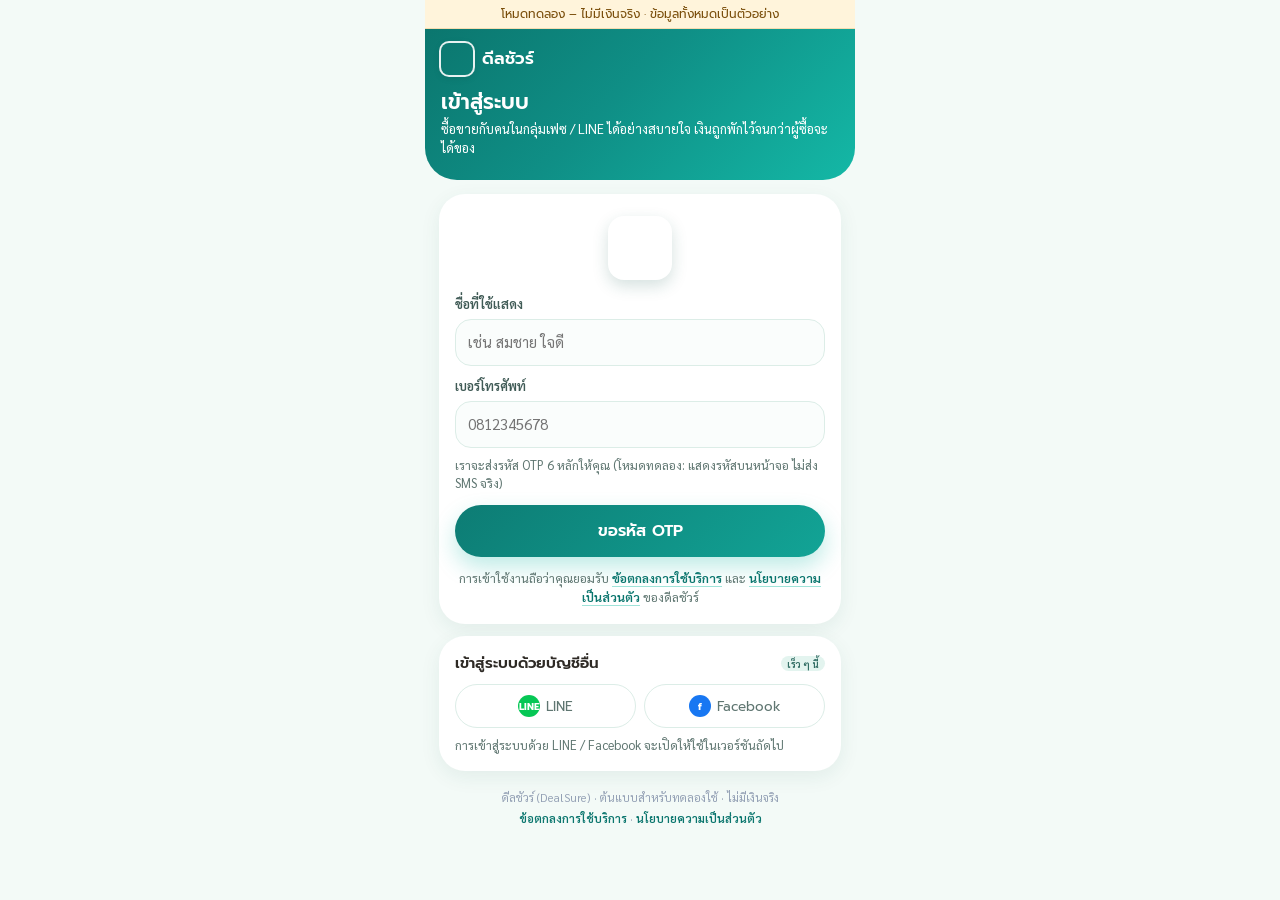
==== static/index.html @ 6c514757 "v10: optional video (product media, packing clip, unboxing clip request/upload, dispute clip, buyer " ====
<!DOCTYPE html>
<html lang="th">
<head>
<meta charset="UTF-8">
<meta name="viewport" content="width=device-width, initial-scale=1, viewport-fit=cover">
<meta name="theme-color" content="#0B766E">
<title>ดีลชัวร์ (DealSure) – ซื้อขายผ่านตัวกลาง ปลอดภัย (โหมดทดลอง)</title>
<link rel="icon" type="image/png" href="/static/logo/favicon-32.png">
<link rel="apple-touch-icon" href="/static/logo/apple-touch-icon.png">
<link rel="preconnect" href="https://fonts.googleapis.com">
<link rel="preconnect" href="https://fonts.gstatic.com" crossorigin>
<link href="https://fonts.googleapis.com/css2?family=Prompt:wght@400;500;600;700&family=Sarabun:wght@400;500;600;700&display=swap" rel="stylesheet">
<link rel="stylesheet" href="/static/app.css?v=10">
</head>
<body>
<div class="app" id="app">
<!--SPRITE-->
  <div class="testbar">โหมดทดลอง – ไม่มีเงินจริง · ข้อมูลทั้งหมดเป็นตัวอย่าง</div>
  <div id="view"><div class="loading">กำลังโหลด…</div></div>
  <div class="notif" id="notif"></div>
  <nav class="tabbar hidden" id="tabbar">
    <a class="tab" data-t="home" href="#/"><svg><use href="#home"/></svg>ดีลของฉัน</a>
    <a class="tab" data-t="chats" href="#/chats"><svg><use href="#chat"/></svg>แชท<span class="tbadge hidden" id="chatBadge">0</span></a>
    <a class="tab" data-t="create" href="#/create"><svg><use href="#plus"/></svg>สร้างดีล</a>
    <a class="tab" data-t="shop" href="#/myshop"><svg><use href="#store"/></svg>ร้านของฉัน</a>
    <a class="tab" data-t="me" href="#/me"><svg><use href="#user"/></svg>บัญชี<span class="tdot hidden" id="tdot"></span></a>
  </nav>
  <div class="sheet-bg" id="sheet" onclick="if(event.target===this)closeSheet()"><div class="sheet" id="sheetBody"></div></div>
  <input type="file" id="filePick">
  <div class="toast" id="toast"></div>
</div>
<script src="/static/app.js?v=10"></script>
</body>
</html>
---- static/app.css ----
:root{
  --navy:#134E4A; --blue:#1450A3; --blue2:#2F6FD6; --green:#0E9F6E; --green-d:#047857;
  --green-l:#E6F6EF; --blue-l:#EAF1FB; --gold:#C8962E; --gold-l:#FFF6E0;
  --red:#D93A3A; --red-l:#FDECEC; --amber:#B7791F; --amber-l:#FFF7E6;
  --ink:#16243A; --muted:#64748B; --line:#E3E8EF; --bg:#F3F6FA; --card:#fff;
}
*{box-sizing:border-box;margin:0;padding:0;-webkit-tap-highlight-color:transparent}
html,body{background:#DDE4EE}
body{font-family:'Sarabun','Prompt',sans-serif;color:var(--ink);font-size:15px;line-height:1.5}
h1,h2,h3,.btn,.tab,.prompt{font-family:'Prompt','Sarabun',sans-serif}
.app{max-width:430px;margin:0 auto;min-height:100vh;background:var(--bg);position:relative;padding-bottom:84px}
.screen{display:none}
.screen.active{display:block}

/* header */
.top{background:linear-gradient(135deg,var(--navy),var(--blue) 70%,#1B6FB8);color:#fff;padding:14px 16px 18px;position:relative}
.top .row{display:flex;align-items:center;justify-content:space-between;gap:8px}
.brand{display:flex;align-items:center;gap:8px;font-family:'Prompt';font-weight:600;font-size:17px}
.brand small{font-family:'Sarabun';font-weight:500;font-size:10.5px;background:rgba(255,255,255,.18);border:1px solid rgba(255,255,255,.35);padding:1px 7px;border-radius:20px}
.top h1{font-size:21px;font-weight:600;margin-top:12px}
.top p.sub{font-size:13px;opacity:.85}
.icon-btn{width:38px;height:38px;border-radius:12px;background:rgba(255,255,255,.14);display:grid;place-items:center;border:none;color:#fff;position:relative;cursor:pointer}
.dot{position:absolute;top:5px;right:5px;min-width:16px;height:16px;border-radius:9px;background:#F04444;font-size:10px;font-weight:700;display:grid;place-items:center;padding:0 4px;border:2px solid var(--blue);font-family:'Prompt'}

.wrap{padding:14px 14px 4px}
.card{background:var(--card);border-radius:16px;padding:14px;margin-bottom:12px;box-shadow:0 1px 2px rgba(16,40,80,.06),0 4px 14px rgba(16,40,80,.05);border:1px solid #EDF1F6}
.card h3{font-size:15px;font-weight:600;margin-bottom:10px;display:flex;align-items:center;gap:6px}
label.lb{display:block;font-size:13px;font-weight:600;color:#33435C;margin:10px 0 6px}
label.lb:first-child{margin-top:0}
.input{width:100%;border:1.5px solid var(--line);border-radius:12px;padding:11px 12px;font:inherit;font-size:15px;background:#FAFCFE;color:var(--ink);outline:none}
.input:focus{border-color:var(--blue2);background:#fff}
.price-wrap{position:relative}
.price-wrap .input{padding-right:44px;font-family:'Prompt';font-weight:600;font-size:18px}
.price-wrap span{position:absolute;right:14px;top:50%;transform:translateY(-50%);color:var(--muted);font-weight:600}

.seg{display:flex;background:#E8EEF6;border-radius:14px;padding:4px;gap:4px}
.seg button{flex:1;border:none;background:transparent;padding:10px 6px;border-radius:11px;font-family:'Prompt';font-size:14px;font-weight:500;color:#4A5B75;cursor:pointer}
.seg button.on{background:#fff;color:var(--blue);box-shadow:0 2px 6px rgba(20,80,163,.15);font-weight:600}
.chips{display:flex;flex-wrap:wrap;gap:8px}
.chip{border:1.5px solid var(--line);background:#fff;border-radius:12px;padding:9px 10px;font-family:'Prompt';font-size:13px;cursor:pointer;display:flex;align-items:center;gap:6px;color:#33435C;flex:1;justify-content:center;min-width:0;white-space:nowrap}
.chip.on{border-color:var(--blue2);background:var(--blue-l);color:var(--blue);font-weight:600}
.photos{display:flex;gap:8px}
.ph{width:70px;height:70px;border-radius:12px;flex:none;position:relative;overflow:hidden}
.ph.add{border:1.8px dashed #A9B7CB;display:grid;place-items:center;color:var(--muted);font-size:11px;text-align:center;background:#FAFCFE;cursor:pointer}
.ph .x{position:absolute;top:3px;right:3px;width:18px;height:18px;border-radius:9px;background:rgba(0,0,0,.45);color:#fff;font-size:11px;display:grid;place-items:center}
.fee{background:linear-gradient(180deg,#F2F8FF,#fff);border:1.5px solid #D3E3F8}
.fee .r{display:flex;justify-content:space-between;padding:4px 0;font-size:14px}
.fee .r b{font-family:'Prompt';font-weight:600}
.fee .tot{border-top:1px dashed #C9D6E8;margin-top:6px;padding-top:8px}
.fee .tot b{color:var(--green-d);font-size:17px}
.muted{color:var(--muted)}
.small{font-size:12.5px}
.note{display:flex;gap:8px;border-radius:12px;padding:10px 12px;font-size:13px;margin-bottom:8px;line-height:1.45}
.note svg{flex:none;margin-top:2px}
.note.info{background:var(--blue-l);color:#1E3F72}
.note.warn{background:var(--amber-l);color:#7A4E0B;border:1px solid #F5DDB0}
.note.ok{background:var(--green-l);color:#065F46}
.note.err{background:var(--red-l);color:#8F1D1D;border:1px solid #F6C6C6}
.btn{display:flex;width:100%;align-items:center;justify-content:center;gap:8px;border:none;border-radius:14px;padding:14px;font-size:16px;font-weight:600;cursor:pointer}
.btn.primary{background:linear-gradient(135deg,var(--green),var(--green-d));color:#fff;box-shadow:0 6px 16px rgba(14,159,110,.3)}
.btn.blue{background:linear-gradient(135deg,var(--blue2),var(--blue));color:#fff;box-shadow:0 6px 16px rgba(20,80,163,.28)}
.btn.ghost{background:#fff;color:var(--blue);border:1.5px solid #C8D7EE}
.btn.danger{background:#fff;color:var(--red);border:1.5px solid #F2BDBD}
.btn.sm{padding:9px 10px;font-size:13.5px;border-radius:11px}
.btn:disabled{opacity:.5}
.mt8{margin-top:8px}.mt12{margin-top:12px}
.badge{display:inline-flex;align-items:center;gap:4px;font-size:11.5px;font-weight:600;padding:2px 8px;border-radius:20px;font-family:'Prompt';white-space:nowrap}
.b-green{background:var(--green-l);color:var(--green-d)}
.b-blue{background:var(--blue-l);color:var(--blue)}
.b-gold{background:linear-gradient(135deg,#FFE9A8,#F3C55A);color:#6B4A07;border:1px solid #E0B04A}
.b-bronze{background:linear-gradient(135deg,#E8C9A0,#C9956B);color:#4A2A12;border:1px solid #B87333}
.b-gray{background:#EEF1F5;color:#56657C}
.demo{display:inline-block;font-size:10px;background:#FFF1C2;color:#7A5A00;border-radius:6px;padding:0 6px;font-weight:600;vertical-align:middle;font-family:'Sarabun'}

/* seller card */
.seller{display:flex;gap:12px;align-items:center}
.avatar{width:56px;height:56px;border-radius:18px;flex:none;display:grid;place-items:center;color:#fff;font-family:'Prompt';font-weight:700;font-size:22px;background:linear-gradient(135deg,#F59E0B,#EF6C3B);position:relative}
.avatar .v{position:absolute;right:-4px;bottom:-4px;width:22px;height:22px;border-radius:11px;background:var(--green);border:2.5px solid #fff;display:grid;place-items:center}
.stats{display:grid;grid-template-columns:repeat(3,1fr);gap:8px;margin-top:12px}
.stat{background:#F6F9FC;border-radius:12px;padding:8px;text-align:center}
.stat b{display:block;font-family:'Prompt';font-size:16px;font-weight:600;color:var(--navy)}
.stat span{font-size:11.5px;color:var(--muted)}
.stars{color:#F5A623;letter-spacing:1px;font-size:14px}
.sum .r{display:flex;justify-content:space-between;padding:6px 0;font-size:14px;border-bottom:1px solid #F0F3F7}
.sum .r:last-child{border:none}
.sum .r span:first-child{color:var(--muted)}
.sum .r b{font-weight:600;text-align:right}
.prod{display:flex;gap:12px;align-items:center;padding-bottom:10px;border-bottom:1px solid #F0F3F7;margin-bottom:4px}
.thumb{width:62px;height:62px;border-radius:12px;flex:none}
.steps{display:flex;flex-direction:column;gap:0}
.step{display:flex;gap:12px;position:relative;padding-bottom:14px}
.step:last-child{padding-bottom:0}
.step .n{width:36px;height:36px;border-radius:12px;display:grid;place-items:center;flex:none;font-family:'Prompt';font-weight:700;z-index:1}
.step:not(:last-child)::after{content:"";position:absolute;left:17px;top:38px;bottom:2px;width:2px;background:repeating-linear-gradient(#BFD3EE 0 4px,transparent 4px 8px)}
.step b{font-family:'Prompt';font-weight:600;font-size:14.5px}
.step p{font-size:13px;color:var(--muted)}
.pp-logo{background:#113566;color:#fff;border-radius:6px;padding:1px 8px;font-size:12px;font-family:'Prompt';font-weight:600}
.secure-row{display:flex;justify-content:center;gap:14px;font-size:12px;color:var(--muted);margin-top:10px;flex-wrap:wrap}
.secure-row span{display:flex;align-items:center;gap:4px}

/* shop */
.cover{height:118px;background:
  radial-gradient(circle at 20% 30%,rgba(255,255,255,.18) 0 40px,transparent 41px),
  radial-gradient(circle at 85% 70%,rgba(255,255,255,.12) 0 60px,transparent 61px),
  linear-gradient(135deg,#134E4A,#0E7A6A);position:relative}
.cover .tools{position:absolute;top:12px;left:14px;right:14px;display:flex;justify-content:space-between}
.shophead{margin:-44px 14px 12px;position:relative}
.shophead .avatar{width:72px;height:72px;border-radius:22px;font-size:28px;border:4px solid #fff;background:linear-gradient(135deg,#0E9F6E,#1450A3)}
.grid4{display:grid;grid-template-columns:1fr 1fr;gap:8px}
.tstat{background:#F6F9FC;border-radius:12px;padding:10px;display:flex;gap:9px;align-items:center}
.tstat .i{width:34px;height:34px;border-radius:10px;display:grid;place-items:center;flex:none}
.tstat b{font-family:'Prompt';font-size:16px;font-weight:600;display:block;line-height:1.2;color:var(--navy)}
.tstat span{font-size:11.5px;color:var(--muted)}
.pgrid{display:grid;grid-template-columns:1fr 1fr;gap:10px}
.pcard{background:#fff;border-radius:14px;overflow:hidden;border:1px solid #EDF1F6}
.pcard .img{height:118px;position:relative}
.pcard .img .badge{position:absolute;left:6px;top:6px}
.pcard .b{padding:8px 10px 10px}
.pcard .t{font-size:13.5px;font-weight:600;line-height:1.35;height:36px;overflow:hidden}
.pcard .p{font-family:'Prompt';font-weight:600;color:var(--blue);font-size:16px;margin:2px 0 6px}
.rev{padding:10px 0;border-bottom:1px solid #F0F3F7}
.rev:last-child{border:none;padding-bottom:0}
.rev .h{display:flex;justify-content:space-between;align-items:center}
.rev .who{display:flex;gap:8px;align-items:center;font-weight:600;font-size:13.5px}
.mini{width:28px;height:28px;border-radius:9px;display:grid;place-items:center;color:#fff;font-size:12px;font-family:'Prompt'}
.rev p{font-size:13.5px;margin-top:4px;color:#33435C}
.bars .r{display:flex;align-items:center;gap:6px;font-size:12px;color:var(--muted)}
.bars .bar{flex:1;height:6px;background:#EDF1F6;border-radius:4px;overflow:hidden}
.bars .bar i{display:block;height:100%;background:#F5A623;border-radius:4px}
.levels{display:flex;gap:6px;margin-top:8px}
.levels .lv{flex:1;text-align:center;border-radius:10px;padding:6px 4px;font-size:11.5px;background:#F3F5F8;color:#8592A6;font-family:'Prompt'}
.levels .lv.cur{background:linear-gradient(135deg,#FFF3CF,#F7D878);color:#6B4A07;font-weight:600;border:1px solid #E7BE55}

/* status */
.status-hero{display:flex;align-items:center;gap:12px;background:rgba(255,255,255,.12);border:1px solid rgba(255,255,255,.22);border-radius:14px;padding:10px 12px;margin-top:12px}
.timer{font-family:'Prompt';font-weight:700;font-size:20px}
.tl{position:relative}
.ti{display:flex;gap:12px;position:relative;padding-bottom:16px}
.ti:last-child{padding-bottom:0}
.ti .c{width:28px;height:28px;border-radius:14px;flex:none;display:grid;place-items:center;z-index:1;background:#E5EAF1;color:#8A97AB;font-size:12px;font-family:'Prompt';font-weight:700}
.ti.done .c{background:var(--green);color:#fff}
.ti.now .c{background:#fff;border:3px solid var(--blue2);color:var(--blue2);box-shadow:0 0 0 5px rgba(47,111,214,.15)}
.ti:not(:last-child)::after{content:"";position:absolute;left:13px;top:30px;bottom:0;width:2px;background:#E1E7EF}
.ti.done:not(:last-child)::after{background:var(--green)}
.ti b{font-family:'Prompt';font-weight:600;font-size:14.5px;display:block}
.ti.todo b{color:#8A97AB}
.ti .meta{font-size:12.5px;color:var(--muted)}
.trk{display:flex;align-items:center;justify-content:space-between;background:#F6F9FC;border:1px solid #E3EAF3;border-radius:10px;padding:7px 10px;margin-top:6px;font-size:13px}
.trk code{font-family:'Prompt';font-weight:600;letter-spacing:.5px;color:var(--navy)}
.link{color:var(--blue2);font-weight:600;cursor:pointer;font-size:13px;background:none;border:none;font-family:'Prompt'}
.countdown{background:var(--amber-l);border:1px solid #F5DDB0;border-radius:10px;padding:8px 10px;margin-top:6px;font-size:13px;color:#7A4E0B}
.ti .countdown b{font-family:'Prompt';display:inline;font-size:13px}
.twobtn{display:grid;grid-template-columns:1fr 1fr;gap:10px}
.code-box{display:flex;gap:12px;align-items:center}
.otp{display:flex;gap:6px}
.otp span{width:34px;height:42px;border-radius:10px;background:#fff;border:1.5px solid #C8D7EE;display:grid;place-items:center;font-family:'Prompt';font-size:20px;font-weight:700;color:var(--navy)}

/* notif panel */
.notif{position:absolute;right:12px;top:58px;width:300px;background:#fff;border-radius:16px;box-shadow:0 12px 40px rgba(10,30,60,.25);z-index:40;color:var(--ink);display:none;overflow:hidden}
.notif.open{display:block}
.notif .h{padding:12px 14px;font-family:'Prompt';font-weight:600;border-bottom:1px solid var(--line);display:flex;justify-content:space-between}
.notif .it{display:flex;gap:10px;padding:10px 14px;border-bottom:1px solid #F0F3F7;font-size:13px}
.notif .it.unread{background:#F5F9FF}
.notif .it .ic{width:30px;height:30px;border-radius:10px;display:grid;place-items:center;flex:none}
.notif .it small{color:var(--muted);display:block}

/* tab bar */
.tabbar{position:fixed;bottom:0;left:50%;transform:translateX(-50%);width:100%;max-width:430px;background:rgba(255,255,255,.97);backdrop-filter:blur(8px);border-top:1px solid var(--line);display:flex;padding:6px 6px 10px;z-index:30}
.tab{flex:1;border:none;background:none;display:flex;flex-direction:column;align-items:center;gap:2px;font-size:11.5px;color:#7D8BA0;padding:6px 0;cursor:pointer;border-radius:12px;position:relative}
.tab svg{width:24px;height:24px}
.tab.on{color:var(--blue)}
.tab.on::before{content:"";position:absolute;top:-6px;width:28px;height:3px;border-radius:2px;background:var(--blue)}
.tab .tdot{position:absolute;top:3px;right:calc(50% - 18px);width:8px;height:8px;border-radius:4px;background:#F04444}

/* modal */
.sheet-bg{position:fixed;inset:0;background:rgba(9,22,44,.5);z-index:50;display:none;align-items:flex-end;justify-content:center}
.sheet-bg.open{display:flex}
.sheet{background:#fff;width:100%;max-width:430px;border-radius:22px 22px 0 0;padding:10px 16px 22px;max-height:88vh;overflow:auto;animation:up .22s ease}
@keyframes up{from{transform:translateY(40px);opacity:.4}to{transform:none;opacity:1}}
.sheet .grab{width:40px;height:5px;border-radius:3px;background:#D5DCE6;margin:0 auto 12px}
.sheet h2{font-size:18px;font-weight:600;margin-bottom:6px}
.linkbox{display:flex;align-items:center;gap:8px;border:1.5px dashed #9DB8E0;background:var(--blue-l);border-radius:12px;padding:10px 12px;font-family:'Prompt';font-size:14px;color:var(--blue);margin:10px 0}
.linkbox span{flex:1;overflow:hidden;text-overflow:ellipsis;white-space:nowrap}
.share{display:grid;grid-template-columns:repeat(3,1fr);gap:10px}
.share button{border:1px solid var(--line);background:#fff;border-radius:14px;padding:10px 4px;display:flex;flex-direction:column;align-items:center;gap:5px;font-family:'Prompt';font-size:12.5px;cursor:pointer;color:var(--ink)}
.share .ic{width:40px;height:40px;border-radius:12px;display:grid;place-items:center;color:#fff;font-weight:700;font-size:13px}
.qrwrap{background:#fff;border:1px solid var(--line);border-radius:16px;padding:14px;text-align:center;margin:10px 0}
.qrhead{background:#113566;color:#fff;border-radius:10px;padding:6px;font-family:'Prompt';font-weight:600;margin-bottom:10px;letter-spacing:.3px}
.toast{position:fixed;bottom:96px;left:50%;transform:translateX(-50%) translateY(20px);background:#13233B;color:#fff;padding:10px 16px;border-radius:12px;font-size:14px;opacity:0;transition:.25s;z-index:60;pointer-events:none;white-space:nowrap;font-family:'Prompt'}
.toast.show{opacity:1;transform:translateX(-50%)}
.upload{border:1.8px dashed #E9A3A3;background:#FFF8F8;border-radius:12px;padding:14px;text-align:center;color:#8F1D1D;font-size:13px;cursor:pointer}
textarea.input{min-height:72px;resize:none}
.footer-note{text-align:center;font-size:11.5px;color:#94A1B5;padding:6px 16px 10px}
/* ===== v4 theme: warm & friendly (option C) with turquoise brand ===== */
:root{
  --tq:#14B8A6;        /* brand turquoise: fills, icons, dots, borders */
  --tq-d:#0F8F86;      /* pressed / gradient end */
  --tq-t:#0B766E;      /* turquoise TEXT on light bg (≥5:1 on white & cream) */
  --tq-l:#E6FAF7;      /* light tint fills */
  --navy:#123C38; --ink:#2E2A25; --muted:#5F7671;
  --blue:#0B766E; --blue2:#14B8A6; --blue-l:#E6FAF7;
  --green:#14B8A6; --green-d:#0B766E; --green-l:#E6FAF7;
  --bg:#F3FAF7; --line:#DCEDE7; --card:#fff;
  --amber:#B7791F; --amber-l:#FFF4DB; --gold:#E9A23B;
}
html,body,.app{background:#F3FAF7}
.muted{color:var(--muted)}
/* headers: deep turquoise where text sits (left), bright turquoise glow to the right */
.top{background:linear-gradient(135deg,#0B766E 0%,#0F8F86 45%,#14B8A6 100%);border-radius:0 0 32px 32px;padding-bottom:22px}
.top p.sub{opacity:1}
.brand svg{color:#fff!important}
.brand small{background:rgba(255,255,255,.2);border-color:rgba(255,255,255,.45)}
.icon-btn{background:rgba(255,255,255,.2);border-radius:50%}
.dot{border-color:#0F8F86;background:#F59E0B}
.status-hero{background:#fff;color:var(--ink);border:none;border-radius:22px;box-shadow:0 6px 18px rgba(11,118,110,.18)}
.status-hero svg{color:var(--tq)!important}
#s-status .status-hero svg{color:#E9A23B!important}
#s-status .status-hero .small{opacity:1!important;color:var(--muted)}
.timer{color:var(--navy)}
/* cards & form */
.card{border:none;border-radius:26px;box-shadow:0 6px 20px rgba(20,90,80,.08);padding:16px}
.card h3 svg{color:var(--tq-d)!important}
label.lb{color:#3F5A55}
.input{border-radius:16px;background:#FAFDFC;border-color:var(--line)}
.input:focus{border-color:var(--tq);background:#fff}
.seg{background:#E7F3EF;border-radius:999px}
.seg button{border-radius:999px;color:#4F6B66}
.seg button.on{color:var(--tq-t);box-shadow:0 2px 8px rgba(20,184,166,.18)}
.chip{border-radius:999px;border-color:var(--line)}
.chip.on{border-color:var(--tq);background:var(--tq-l);color:var(--tq-t)}
.ph{border-radius:18px}.ph.add{border-color:#BFDCD4;background:#FAFDFC}
.fee{background:linear-gradient(180deg,#F0FBF9,#fff)!important;border:1.5px solid #BFEDE6!important}
.fee .tot b{color:var(--tq-t)}
.note{border-radius:18px}
.note.info{background:var(--tq-l);color:#0F4F4A}.note.info svg{color:var(--tq-d)!important}
.note.ok{background:var(--tq-l);color:#0F4F4A}.note.ok svg{color:var(--tq-d)!important}
/* buttons: pills; white text on deep→bright turquoise */
.btn{border-radius:999px}
.btn.primary,.btn.blue{background:linear-gradient(135deg,#0D7C74,#12A496);color:#fff;box-shadow:0 10px 22px rgba(20,184,166,.28)}
.btn.ghost{border-color:#BFEDE6;color:var(--tq-t)}
.btn.danger{border-radius:999px}
.link{color:var(--tq-t)}
/* badges */
.badge{border-radius:999px;padding:3px 10px}
.b-green,.b-blue{background:var(--tq-l);color:var(--tq-t)}
.b-gold{background:#FFF0CC;border:none;color:#8A5A00}
.b-bronze{background:#F3E0C8;border:none;color:#5C3310}
.demo{background:#FFF0CC;border-radius:999px;color:#7A5200}
.stars{color:#F5A623}
/* seller / stats */
.avatar{border-radius:50%!important;background:linear-gradient(135deg,#FFC36B,#F59E0B)!important}
.avatar .v{background:var(--tq)}
.stat{background:#EAF6F2;border-radius:18px}
.stat b{color:var(--tq-t)}
.thumb{border-radius:18px}
/* protection steps with friendly emoji */
.step .n{border-radius:50%!important;font-size:0!important;width:42px!important;height:42px!important}
.step .n::after{font-size:20px}
.step:nth-child(1) .n{background:var(--tq-l)!important}.step:nth-child(1) .n::after{content:"💸"}
.step:nth-child(2) .n{background:#FFF4D6!important}.step:nth-child(2) .n::after{content:"🔒"}
.step:nth-child(3) .n{background:#FFEDE5!important}.step:nth-child(3) .n::after{content:"🎁"}
.step:not(:last-child)::after{left:20px;top:44px;background:repeating-linear-gradient(#9FE3D9 0 4px,transparent 4px 8px)}
.secure-row svg{color:var(--tq-d)}
/* shop */
.cover{background:radial-gradient(circle at 18% 30%,rgba(255,255,255,.2) 0 40px,transparent 41px),radial-gradient(circle at 86% 72%,rgba(255,255,255,.14) 0 60px,transparent 61px),linear-gradient(135deg,#0B766E,#14B8A6);border-radius:0 0 32px 32px}
.shophead{border-radius:26px}
.tstat{background:#EEF7F4;border-radius:18px}
.tstat .i{border-radius:50%}
.tstat b{color:var(--navy)}
.pcard{border:none;border-radius:22px;box-shadow:0 6px 18px rgba(20,90,80,.08)}
.pcard .img{border-radius:22px 22px 0 0}
.pcard .p{color:var(--tq-t)}
.levels .lv{border-radius:999px;background:#E7F3EF;color:#869C97}
.levels .lv.cur{background:linear-gradient(135deg,#FFF0CC,#FCD77E);border:1px solid #E9B949;color:#6B4A07}
.mini{border-radius:50%}
.bars .bar{background:#E7F3EF}
/* status */
.ti.done .c{background:var(--tq)}
.ti.done:not(:last-child)::after{background:var(--tq)}
.ti.now .c{border-color:var(--tq);color:var(--tq-t);box-shadow:0 0 0 5px rgba(20,184,166,.18)}
.trk{background:#FAFDFC;border-color:var(--line);border-radius:999px;padding:7px 14px}
.trk code{color:var(--navy)}
.countdown{border-radius:16px}
.otp span{border-color:#BFEDE6;border-radius:14px;color:var(--navy)}
.notif{border-radius:22px}
.notif .it.unread{background:#F0FBF9}
.notif .it .ic{border-radius:50%}
/* tab bar */
.tabbar{border-top:none;box-shadow:0 -4px 18px rgba(20,90,80,.08);background:#fff}
.tab.on{color:var(--tq-t)}.tab.on::before{background:var(--tq)}
.tab .tdot{background:#F59E0B}
/* sheets */
.sheet{border-radius:28px 28px 0 0;background:#FBFEFD}
.linkbox{border-color:#9FE3D9;background:var(--tq-l);color:var(--tq-t);border-radius:999px;padding:10px 16px}
.share button{border-radius:20px;border-color:var(--line)}
.share .ic{border-radius:50%}
.qrwrap{border-radius:24px;border-color:var(--line)}
.qrhead{background:var(--tq-t);border-radius:999px}
.upload{border-radius:18px}
.toast{background:var(--navy);border-radius:999px}


/* ---- background-tone variant bg1: ครีมอมมิ้นต์ ---- */
.demo{background:#E3F4EF!important;color:#2F6B62!important}
.tabbar{box-shadow:0 -4px 18px rgba(20,90,80,.08)}

/* ---- logo A (มือประคองโล่) ---- */
.brand{gap:9px}
.brand .lg{border-radius:8px;box-shadow:0 0 0 2px rgba(255,255,255,.9),0 2px 8px rgba(0,0,0,.12);flex:none}
.lg-sheet{border-radius:16px;box-shadow:0 6px 16px rgba(20,90,80,.18)}

/* =====================================================================
   ดีลชัวร์ prototype – additions (reuse tokens from DESIGN.md only)
   ===================================================================== */
.app{min-height:100vh;min-height:100dvh}
.app.notabs{padding-bottom:20px}
.hidden{display:none!important}
a{color:var(--tq-t)}
.top .row .icon-btn{flex:none}
.top h1 small{font-size:13px;font-weight:400;opacity:.85}
.top .sub{font-size:13px}
.notif{top:90px;max-height:70vh;overflow:auto}
.notif .it{cursor:pointer}
.notif .empty{padding:18px 14px;text-align:center;color:var(--muted);font-size:13px}
.lb .opt{color:var(--muted);font-weight:400;font-size:12.5px}
.err-text{color:var(--red);font-size:13px;margin-top:6px}
.center{text-align:center}
.row2{display:flex;gap:8px;align-items:center}
.grow{flex:1;min-width:0}
.ell{white-space:nowrap;overflow:hidden;text-overflow:ellipsis}
.prompt{font-family:'Prompt','Sarabun',sans-serif}
.price-tq{font-family:'Prompt';font-weight:600;color:var(--tq-t)}

/* test-mode banner (amber note family) */
.testpill{display:inline-flex;align-items:center;gap:6px;background:var(--amber-l);color:#7A4E0B;border:1px solid #F5DDB0;border-radius:999px;padding:4px 12px;font-family:'Prompt';font-size:12.5px;font-weight:600}
.testbar{background:var(--amber-l);color:#7A4E0B;text-align:center;font-size:12px;font-family:'Prompt';padding:5px 10px;border-bottom:1px solid #F5DDB0}
.testbox{border:1.8px dashed #F5DDB0;background:#FFFCF3;box-shadow:none}
.testbox h3{color:#7A4E0B}
.testbox .btn.ghost{border-color:#F5DDB0;color:#7A4E0B}

/* login */
.hero-logo{display:flex;flex-direction:column;align-items:center;gap:8px;padding:6px 0 4px}
.otp-show{display:flex;gap:6px;justify-content:center;margin:8px 0}
.otp-show span{width:40px;height:48px;border-radius:14px;background:#fff;border:1.5px solid #BFEDE6;display:grid;place-items:center;font-family:'Prompt';font-size:22px;font-weight:700;color:var(--navy)}
.otp-input{text-align:center;font-family:'Prompt';font-size:24px;font-weight:600;letter-spacing:10px}
.soon{display:flex;gap:8px}
.soon button{flex:1;border:1.5px solid var(--line);background:#fff;border-radius:999px;padding:10px;font-family:'Prompt';font-size:13.5px;color:var(--muted);display:flex;align-items:center;justify-content:center;gap:6px}
.soon .ic{width:22px;height:22px;border-radius:50%;color:#fff;font-size:10px;font-weight:700;display:grid;place-items:center}

/* deal list */
.dl{display:flex;gap:12px;align-items:center;padding:10px 0;border-bottom:1px solid #EAF3F0;cursor:pointer;text-decoration:none;color:inherit}
.dl:last-child{border-bottom:none;padding-bottom:0}
.dl:first-child{padding-top:0}
.dl .thumb{width:54px;height:54px;background:#EAF6F2 center/cover no-repeat;display:grid;place-items:center;color:var(--tq-d)}
.dl b{font-weight:600;font-size:14.5px}
.spill{display:inline-flex;align-items:center;font-size:11.5px;font-weight:600;padding:3px 10px;border-radius:999px;font-family:'Prompt';white-space:nowrap}
.sp-wait{background:#FFD27A;color:#5A3A00}
.sp-held{background:var(--tq-l);color:var(--tq-t)}
.sp-done{background:#E3F4EF;color:#2F6B62}
.sp-red{background:var(--red-l);color:#8F1D1D}
.sp-gray{background:#E7F3EF;color:#4F6B66}
.section-t{font-family:'Prompt';font-weight:600;font-size:13px;color:#3F5A55;margin:4px 2px 8px}
.empty-st{text-align:center;padding:10px 0 4px;color:var(--muted);font-size:13.5px}
.empty-st .big{font-size:34px;line-height:1.2}

/* shop list */
.shoprow{display:flex;gap:12px;align-items:center;cursor:pointer}
.shoprow + .shoprow{margin-top:12px;padding-top:12px;border-top:1px solid #EAF3F0}
.avatar.sm{width:46px;height:46px;font-size:18px}
.avatar.sm .v{width:18px;height:18px;right:-3px;bottom:-3px}
.b-silver{background:#E7F3EF;color:#3F5A55}
.b-bronze{background:#F3E0C8;color:#5C3310}

/* photos */
.ph img{width:100%;height:100%;object-fit:cover;display:block}
.ph .x{cursor:pointer;border:none}
.photos{flex-wrap:wrap}
.gallery{display:flex;gap:8px;overflow-x:auto;margin-top:8px}
.gallery img,.gallery video{height:84px;border-radius:18px;flex:none;object-fit:cover;background:#EAF6F2}
.gallery video{width:150px}
.thumb.img{background:#EAF6F2 center/cover no-repeat}
.pcard .img{background:#EAF6F2 center/cover no-repeat}

/* timeline extras */
.ti .meta a{font-weight:600}
.proof{background:#FAFDFC;border:1px solid var(--line);border-radius:16px;padding:8px 12px;margin-top:6px;font-size:13px;word-break:break-word}
.skewnote{font-size:12px;color:#7A4E0B;margin-top:6px}

/* star picker */
.starpick{display:flex;gap:6px}
.starpick button{background:none;border:none;font-size:34px;line-height:1;color:#DCEDE7;cursor:pointer;padding:0 2px}
.starpick button.on{color:#F5A623}

/* upload tiles */
.upload.ok{border-color:#9FE3D9;background:var(--tq-l);color:#0F4F4A}
.idbox{border:1.8px dashed #BFDCD4;background:#FAFDFC;border-radius:18px;padding:14px;text-align:center;color:var(--muted);font-size:13px;cursor:pointer}
input[type=file]{display:none}
input[type=date].input{min-height:46px;-webkit-appearance:none;appearance:none}

/* pay sheet */
.paytest{background:var(--amber-l);border:1.5px solid #F5DDB0;color:#7A4E0B;border-radius:18px;padding:10px 12px;text-align:center;font-family:'Prompt';font-weight:600;font-size:15px;margin:6px 0 10px}
.paytest small{display:block;font-family:'Sarabun';font-weight:500;font-size:12.5px}

/* code input (meetup) */
.codein{display:flex;gap:8px;align-items:center}
.codein input{max-width:150px}

/* level rules */
details.rules summary{cursor:pointer;color:var(--tq-t);font-family:'Prompt';font-size:13px;font-weight:600;margin-top:10px;list-style:none}
details.rules summary::-webkit-details-marker{display:none}
.rules table{width:100%;border-collapse:collapse;font-size:12.5px;margin-top:8px}
.rules td,.rules th{padding:6px 4px;border-bottom:1px solid #EAF3F0;text-align:left}
.rules th{font-family:'Prompt';font-weight:600;color:#3F5A55}

/* history */
.hist{display:flex;justify-content:space-between;gap:8px;padding:8px 0;border-bottom:1px solid #EAF3F0;font-size:13.5px}
.hist:last-child{border:none}

/* admin */
.atable{width:100%;border-collapse:collapse;font-size:12.5px}
.atable td,.atable th{padding:6px 4px;border-bottom:1px solid #EAF3F0;text-align:left;vertical-align:top}
.atable th{font-family:'Prompt';font-weight:600;color:#3F5A55}
.app.wide{max-width:900px}
.loading{padding:40px;text-align:center;color:var(--muted)}
.tab{text-decoration:none}
.share a{border:1px solid var(--line);background:#fff;border-radius:20px;padding:10px 4px;display:flex;flex-direction:column;align-items:center;gap:5px;font-family:'Prompt';font-size:12.5px;cursor:pointer;color:var(--ink);text-decoration:none}
.share a .ic{width:40px;height:40px;border-radius:50%;display:grid;place-items:center;color:#fff;font-weight:700;font-size:13px}
a.btn,a.link,a.icon-btn{text-decoration:none}

/* =====================================================================
   v2: รูปโปรไฟล์ · แชท · ห้องทีมงาน · การ์ดดีลล่าสุดแบบใหม่
   ===================================================================== */
/* avatars */
.avatar.has-img{background-color:#EAF6F2!important;background-image:var(--img)!important;background-size:cover!important;background-position:center!important;background-repeat:no-repeat!important}
.avatar.xs{width:30px;height:30px;font-size:13px}
.avatar.xs .v{display:none}
.avatar.lg{width:64px;height:64px;font-size:26px}
.avatar.xl{width:80px;height:80px;font-size:32px;border:4px solid #fff;box-shadow:0 4px 14px rgba(20,90,80,.16)}
.avatar.xl .v{width:26px;height:26px}
.avatar.team{background:#fff!important;box-shadow:0 0 0 1.5px #BFEDE6;overflow:hidden;padding:0}
.avatar.team svg{width:100%;height:100%;display:block}
.mini.img{background:#EAF6F2 center/cover no-repeat}
.av-edit{position:relative;border:none;background:none;padding:0;cursor:pointer;flex:none;border-radius:50%}
.av-edit .cam{position:absolute;right:-2px;bottom:-2px;width:26px;height:26px;border-radius:50%;background:var(--tq-t);color:#fff;display:grid;place-items:center;border:2.5px solid #fff}
.av-edit .avatar .v{display:none}
.crop{position:relative;margin:12px auto 6px;border-radius:24px;overflow:hidden;touch-action:none;background:#EAF6F2;cursor:grab}
.crop canvas{display:block}
.crop .ring{position:absolute;inset:0;pointer-events:none;border-radius:50%;box-shadow:0 0 0 400px rgba(18,60,56,.45);border:2px solid rgba(255,255,255,.9)}
.zoom{display:flex;align-items:center;gap:10px;max-width:260px;margin:8px auto 0;color:var(--tq-t)}
.zoom input{flex:1;accent-color:var(--tq)}

/* bottom nav: 5 tabs */
.tab{font-size:11px;min-width:0}
.tab .tbadge{position:absolute;top:1px;left:calc(50% + 4px);min-width:18px;height:18px;padding:0 5px;border-radius:9px;background:#F59E0B;color:#fff;font-size:10.5px;font-weight:700;display:grid;place-items:center;font-family:'Prompt';border:2px solid #fff;line-height:1}

/* team badge */
.b-team{background:var(--tq-t);color:#fff}
.b-team svg{color:#fff!important}
.rtag{font-size:10.5px;font-weight:600;color:var(--muted);background:#EEF7F4;border-radius:999px;padding:1px 7px;font-family:'Prompt'}

/* chat */
.chat-safe{background:var(--amber-l);color:#7A4E0B;border:1px solid #F5DDB0;border-radius:16px;padding:8px 12px;font-size:12.5px;line-height:1.45;margin-bottom:10px}
.msgs{display:flex;flex-direction:column;gap:2px}
.chat.inline .msgs,.chat.team .msgs{max-height:380px;overflow-y:auto;padding:4px 2px;overscroll-behavior:contain}
.chat-empty{display:flex;gap:10px;align-items:center;justify-content:center;text-align:left;color:var(--muted);font-size:13.5px;padding:18px 6px}
.chat-empty svg{color:var(--tq)}
.dsep{text-align:center;margin:10px 0 6px}
.dsep span{font-size:11.5px;color:var(--muted);background:#EEF7F4;border-radius:999px;padding:2px 10px;font-family:'Prompt'}
.msg{display:flex;gap:8px;align-items:flex-end;margin-top:8px}
.msg.cont{margin-top:2px}
.msg .mav{width:30px;flex:none}
.msg .bw{max-width:78%;min-width:0;display:flex;flex-direction:column;align-items:flex-start}
.msg.me{justify-content:flex-end}
.msg.me .bw{align-items:flex-end}
.msg .who{font-size:12px;font-weight:600;color:#3F5A55;margin:0 0 3px 4px;display:flex;align-items:center;gap:5px;flex-wrap:wrap;font-family:'Prompt'}
.bub{background:#fff;border:1px solid var(--line);border-radius:18px 18px 18px 6px;padding:8px 12px;font-size:14.5px;line-height:1.5;color:var(--ink);overflow:hidden;max-width:100%}
.msg.cont:not(.me) .bub{border-radius:6px 18px 18px 6px}
.msg.me .bub{background:linear-gradient(135deg,#0D7C74,#12A496);color:#fff;border:none;border-radius:18px 18px 6px 18px}
.msg.me.cont .bub{border-radius:18px 6px 6px 18px}
.msg.team .bub{background:var(--tq-l);border:1.5px solid #9FE3D9}
.bub .tx{white-space:pre-wrap;overflow-wrap:anywhere}
.mph{display:grid;gap:4px;margin:-2px -6px 4px}
.mph.n2{grid-template-columns:1fr 1fr}
.mph img{width:100%;max-height:220px;object-fit:cover;border-radius:12px;display:block;background:#EAF6F2}
.mph.n2 img{height:110px}
.bub .mph:last-child{margin-bottom:-2px}
.msg .mt{font-size:10.5px;color:#8AA19C;margin:2px 6px 0}
.mwarn{display:flex;gap:4px;align-items:flex-start;font-size:11.5px;color:#7A4E0B;background:var(--amber-l);border:1px solid #F5DDB0;border-radius:12px;padding:4px 8px;margin-top:4px;max-width:260px;line-height:1.4}
.mwarn svg{flex:none;margin-top:2px;color:var(--amber)}
.composer{margin-top:10px;border-top:1px solid #EAF3F0;padding-top:10px}
.crow{display:flex;gap:8px;align-items:flex-end}
.cin{flex:1;min-height:44px!important;max-height:120px;padding:10px 14px;border-radius:22px;resize:none;line-height:1.45;font-size:15px}
.cbtn,.csend{width:44px;height:44px;border-radius:50%;border:none;flex:none;display:grid;place-items:center;cursor:pointer}
.cbtn{background:#EEF7F4;color:var(--tq-t)}
.csend{background:linear-gradient(135deg,#0D7C74,#12A496);color:#fff;box-shadow:0 6px 14px rgba(20,184,166,.28)}
.csend:disabled{opacity:.5}
.cpend{margin-bottom:8px}
.cpend .ph{width:60px;height:60px}
.chat-closed{display:flex;gap:6px;align-items:center;justify-content:center;font-size:12.5px;color:var(--muted);background:#F3F8F6;border-radius:999px;padding:8px 12px;margin-top:10px}
.team-card{border:1.5px solid #9FE3D9!important;background:linear-gradient(180deg,#F0FBF9,#fff)}
.team-card h3{flex-wrap:wrap}
/* full-screen chat */
.app.chatfull{padding-bottom:0}
.chat-title{display:flex;align-items:center;gap:10px;min-width:0}
.chat-title .avatar{border:2px solid rgba(255,255,255,.9)}
.top h1 .chat-title{font-size:18px}
.chat-wrap{padding-bottom:0}
.chat-ctx{display:flex;gap:10px;align-items:center;background:#fff;border-radius:20px;padding:10px 12px;box-shadow:0 4px 14px rgba(20,90,80,.07);text-decoration:none;color:inherit;margin-bottom:12px}
.chat-ctx .thumb{width:44px;height:44px;border-radius:14px}
.chat-ctx > svg{color:var(--tq-t);flex:none}
.chat.full .msgs{min-height:calc(100vh - 380px);padding-bottom:6px}
.chat.full .composer{position:sticky;bottom:0;background:#F3FAF7;margin:10px -14px 0;padding:10px 14px calc(12px + env(safe-area-inset-bottom));border-top:1px solid var(--line);z-index:5}
/* chat list */
.chatlist{padding:6px 14px}
.ci{display:flex;gap:12px;align-items:center;padding:12px 0;border-bottom:1px solid #EAF3F0;text-decoration:none;color:inherit}
.ci:last-child{border-bottom:none}
.ci-top{display:flex;align-items:center;gap:6px}
.ci-top b{font-family:'Prompt';font-weight:600;font-size:15px;min-width:0}
.ci-time{margin-left:auto;font-size:11.5px;color:var(--muted);white-space:nowrap;flex:none}
.ci-sub{font-size:12px;color:var(--tq-t);font-weight:600}
.ci-sub svg{vertical-align:-1px}
.ci-last{display:flex;align-items:center;gap:8px;font-size:13.5px;color:var(--muted)}
.ci-last .ell{flex:1;min-width:0}
.ci.unread .ci-last{color:var(--ink);font-weight:600}
.ci-badge{min-width:20px;height:20px;border-radius:10px;background:#F59E0B;color:#fff;font-size:11px;font-weight:700;display:grid;place-items:center;padding:0 6px;font-family:'Prompt';flex:none}
.chat-cta{display:flex;align-items:center;gap:10px;background:#fff;border-radius:20px;padding:12px 14px;text-decoration:none;color:var(--ink);box-shadow:0 4px 14px rgba(20,90,80,.08);font-family:'Prompt';font-weight:600;font-size:14px}
.chat-cta > svg{color:var(--tq-t)}

/* deal cards (home "ดีลล่าสุด") – grow to fit content */
.sec-h{font-family:'Prompt';font-size:15.5px;font-weight:600;display:flex;align-items:center;gap:6px;margin:18px 4px 10px;color:var(--navy)}
.sec-h svg{color:var(--tq-d)}
.sec-h .small{margin-left:auto;font-weight:400}
.dcards{display:flex;flex-direction:column;gap:12px;margin-bottom:6px}
.dcard{display:block;background:#fff;border-radius:22px;padding:14px 16px 12px;box-shadow:0 6px 20px rgba(20,90,80,.08);text-decoration:none;color:inherit;height:auto}
.dcard:active{transform:scale(.99)}
.dc-head{display:flex;gap:12px;align-items:flex-start}
.dc-head .thumb{width:58px;height:58px;border-radius:16px;flex:none}
.dc-title{font-family:'Prompt';font-weight:600;font-size:15.5px;line-height:1.45;color:var(--ink);display:-webkit-box;-webkit-line-clamp:2;-webkit-box-orient:vertical;overflow:hidden;overflow-wrap:anywhere}
.dc-role{font-size:12.5px;color:var(--muted);margin-top:3px;line-height:1.4}
.dc-chat{display:inline-flex;align-items:center;gap:3px;background:#FFF4DB;color:#8A5A00;border-radius:999px;padding:3px 8px;font-size:12px;font-weight:700;font-family:'Prompt';flex:none}
.dc-rows{margin-top:12px;padding-top:10px;border-top:1px dashed var(--line);display:flex;flex-direction:column;gap:9px}
.dc-row{display:flex;align-items:center;gap:10px;font-size:14px;min-height:26px;line-height:1.4}
.dc-row .k{width:58px;flex:none;color:var(--muted);font-size:12.5px}
.dc-row .spill{white-space:normal;text-align:left}
.dc-price{font-family:'Prompt';font-weight:700;font-size:19px;color:var(--tq-t);line-height:1.2}
.dc-who{display:flex;align-items:center;gap:8px;min-width:0;font-weight:600}
.dc-who > span{overflow-wrap:anywhere}

/* admin dispute messaging */
.admin-thread{margin-top:12px;border:1.5px solid #9FE3D9;border-radius:20px;padding:12px;background:linear-gradient(180deg,#F0FBF9,#fff)}
.admin-thread h4{font-family:'Prompt';font-size:14px;font-weight:600;display:flex;align-items:center;gap:6px;margin-bottom:8px;flex-wrap:wrap}
.admin-thread .msgs{max-height:420px;overflow-y:auto}
.unread-pill{background:#F59E0B;color:#fff;border-radius:999px;font-size:11px;padding:1px 8px;font-family:'Prompt'}
details.dchat summary{cursor:pointer;color:var(--tq-t);font-family:'Prompt';font-size:13px;font-weight:600;margin-top:10px}
details.dchat .msgs{max-height:300px;overflow-y:auto;margin-top:6px}
.msg.me.team .bub{color:var(--ink);border-radius:18px 18px 6px 18px}
.mph img{height:180px;max-height:none}
.mph.n2 img{height:110px}
.more-btn{margin-top:12px}
.dcards .more-btn{margin-top:0}

/* ===== v3: ดีลที่พัก (accommodation) – ใช้โทเคนจาก DESIGN.md ===== */
.stay-cta{display:flex;align-items:center;gap:10px;width:100%;text-align:left;background:linear-gradient(180deg,#F0FBF9,#fff);border:1.5px solid #BFEDE6;border-radius:22px;padding:12px 14px;font:inherit;color:var(--ink);cursor:pointer;box-shadow:0 6px 18px rgba(20,90,80,.08)}
.stay-cta>svg{color:var(--tq-d);flex:none}
.stay-cta b{font-family:'Prompt';color:var(--tq-t)}
.stay-cta .small{color:var(--muted)}
.kind-seg button{display:flex;align-items:center;justify-content:center;gap:6px;font-size:15px;padding:12px 6px}
.kind-seg button svg{color:inherit}
.two2{display:grid;grid-template-columns:1fr 1fr;gap:10px}
.two2>div{min-width:0}
.two2 .input{min-width:0}
.host-trust{border:1.5px solid #BFEDE6;background:linear-gradient(180deg,#F0FBF9,#fff)}
.ht-label{display:inline-flex;align-items:center;gap:5px;font-family:'Prompt';font-size:12.5px;font-weight:600;color:var(--tq-t);background:var(--tq-l);border-radius:999px;padding:3px 10px;margin-bottom:10px}
.ht-label svg{color:var(--tq-d)}
.host-trust .note{margin:10px 0 0}
.incard{border:1.5px solid #BFEDE6;background:linear-gradient(180deg,#F0FBF9,#fff)}
.tips{list-style:none;display:flex;flex-direction:column;gap:10px}
.tips li{display:flex;gap:10px;font-size:13.5px;line-height:1.45}
.tips .ti-ic{flex:none;width:30px;height:30px;border-radius:50%;background:#EEF7F4;display:grid;place-items:center;font-size:15px}
.or{display:flex;align-items:center;gap:8px;margin:14px 0 8px;color:var(--muted);font-size:12.5px}
.or:before,.or:after{content:'';flex:1;height:1px;background:var(--line)}
.addr{display:flex;gap:8px;align-items:flex-start;background:#FAFDFC;border:1px solid var(--line);border-radius:16px;padding:10px 12px;margin:8px 0;font-size:13.5px}
.addr>svg{color:var(--tq-d);flex:none;margin-top:2px}
.addr a{display:inline-block;margin-top:4px;font-weight:600}


/* ===== v4: ช่องทางโซเชียล + รีวิวแบบสรุป/ตัวกรอง ===== */
.soc{display:flex;flex-wrap:wrap;gap:8px;margin-top:10px}
.sc{display:inline-flex;align-items:center;gap:7px;max-width:100%;min-width:0;background:#fff;border:1.5px solid var(--line);border-radius:999px;padding:4px 12px 4px 4px;font-family:'Prompt';font-size:13px;font-weight:500;color:var(--ink);text-decoration:none;box-shadow:0 2px 8px rgba(20,90,80,.06)}
.sc:active{transform:scale(.97)}
.sc .si{flex:none;width:26px;height:26px;border-radius:50%;display:grid;place-items:center;color:#fff}
.sc .st{overflow:hidden;text-overflow:ellipsis;white-space:nowrap;min-width:0}
.sc .vf{flex:none;display:inline-flex;align-items:center;gap:2px;font-size:11px;font-weight:600;color:var(--tq-t);background:var(--tq-l);border-radius:999px;padding:1px 7px}
.si.facebook{background:#1877F2}.si.line{background:#06C755}.si.tiktok{background:#111}.si.youtube{background:#FF0033}
.si.instagram{background:radial-gradient(circle at 30% 107%,#FDCB52 0%,#FD5949 45%,#D6249F 65%,#285AEB 100%)}
.si.website{background:var(--tq-d)}.si.phone{background:#0B766E}
.soc-note{display:flex;gap:6px;align-items:flex-start;font-size:12.5px;color:var(--muted);margin-top:8px;line-height:1.45}
.soc-note svg{flex:none;margin-top:2px;color:var(--tq-d)}
.sofield{display:flex;align-items:center;gap:10px;margin-top:10px}
.sofield .si{flex:none;width:34px;height:34px;border-radius:50%;display:grid;place-items:center;color:#fff}
.sofield .grow{min-width:0}
.sofield label{display:block;font-family:'Prompt';font-size:13px;font-weight:600;color:#3F5A55;margin-bottom:3px}
.sofield .input{padding:10px 12px}
.sofield .input.bad{border-color:var(--red);background:#FFF8F8}
.soerr{color:#B42318;font-size:12.5px;margin-top:4px;line-height:1.4}
.rv-sum{display:flex;gap:14px;align-items:center;margin-bottom:12px}
.rv-avg{text-align:center;flex:none;min-width:78px}
.rv-avg b{display:block;font-family:'Prompt';font-size:34px;font-weight:700;color:var(--navy);line-height:1.05}
.rv-bars{flex:1;display:flex;flex-direction:column;gap:3px;min-width:0}
.rv-bars button{display:flex;align-items:center;gap:6px;background:none;border:none;padding:1px 0;font:inherit;font-size:12px;color:var(--muted);cursor:pointer;text-align:left}
.rv-bars button .bar{flex:1;height:7px;background:#E7F3EF;border-radius:4px;overflow:hidden}
.rv-bars button .bar i{display:block;height:100%;background:#F5A623;border-radius:4px}
.rv-bars button .n{width:30px;text-align:right;font-variant-numeric:tabular-nums}
.rv-bars button.on{color:var(--tq-t);font-weight:600}
.rv-chips{display:flex;gap:8px;overflow-x:auto;padding:2px 2px 8px;margin:0 -2px;scrollbar-width:none;-webkit-overflow-scrolling:touch}
.rv-chips::-webkit-scrollbar{display:none}
.rv-chips .chip{flex:none;padding:7px 12px;font-size:13px}
.rv-chips .chip .c{font-size:11.5px;color:var(--muted);font-weight:500}
.rv-chips .chip.on .c{color:var(--tq-t)}
.rv-chips .chip:disabled{opacity:.45;cursor:default}
.rv-tools{display:flex;align-items:center;gap:8px;margin:4px 0 6px}
.rv-tools .seg{flex:1;padding:3px}
.rv-tools .seg button{padding:7px 6px;font-size:13px}
.rv-how{font-size:12px;color:var(--muted);margin-bottom:4px;line-height:1.45}
.rev .tags{display:flex;gap:6px;flex-wrap:wrap;margin-top:4px}
.rev .pin{display:inline-flex;align-items:center;gap:4px;font-family:'Prompt';font-size:11.5px;font-weight:600;color:#8A4B00;background:#FFF4DB;border-radius:999px;padding:2px 9px}
.rev .kt{font-size:11.5px;font-family:'Prompt';color:#2F6B62;background:#E3F4EF;border-radius:999px;padding:2px 9px;font-weight:500}
.rev .rph{display:flex;gap:6px;margin-top:8px}
.rev .rph a{width:72px;height:72px;border-radius:14px;background:#EAF6F2 center/cover no-repeat;flex:none;display:block}
.rev.pinned{background:linear-gradient(180deg,#FFFBF1,#fff);border-radius:16px;padding:10px;margin:4px -10px;border-bottom:none}
.rv-empty{padding:16px 0;text-align:center;color:var(--muted);font-size:13.5px}
.rv-more{margin-top:12px}
.rvph .ph img{width:100%;height:100%;object-fit:cover}
.ph button.x{border:none;cursor:pointer;padding:0}

/* ===== v5: legal pages (/terms, /privacy) + consent links ===== */
.legal-page .top h1{font-size:21px;line-height:1.35}
.legal-page .top .sub{margin-top:4px}
.legal-switch{margin-bottom:12px}
.legal-switch a{flex:1;text-align:center;text-decoration:none;padding:10px 6px;border-radius:999px;font-family:'Prompt';font-size:14px;font-weight:500;color:#4F6B66}
.legal-switch a.on{background:#fff;color:var(--tq-t);font-weight:600;box-shadow:0 2px 8px rgba(20,184,166,.18)}
.legal-sum{background:linear-gradient(180deg,#F0FBF9,#fff);border:1.5px solid #BFEDE6}
.legal-sum h3{color:var(--navy)}
.legal-sum ul{list-style:none;padding:0;margin:0}
.legal-sum li{position:relative;padding:0 0 0 24px;margin:0 0 8px;font-size:14.5px;line-height:1.55;color:var(--ink)}
.legal-sum li:last-child{margin-bottom:0}
.legal-sum li::before{content:'';position:absolute;left:2px;top:5px;width:14px;height:14px;border-radius:50%;background:var(--tq-l) url("data:image/svg+xml,%3Csvg xmlns='http://www.w3.org/2000/svg' viewBox='0 0 24 24'%3E%3Cpath d='m6 12.5 4 4 8-9' fill='none' stroke='%230B766E' stroke-width='3.2' stroke-linecap='round' stroke-linejoin='round'/%3E%3C/svg%3E") center/10px no-repeat;box-shadow:0 0 0 1.5px #9FE3D9}
.legal-toc summary{cursor:pointer;font-family:'Prompt';font-weight:600;font-size:15px;display:flex;align-items:center;gap:6px;list-style:none}
.legal-toc summary::-webkit-details-marker{display:none}
.legal-toc summary svg{color:var(--tq-d)}
.legal-toc summary .small{margin-left:auto;font-family:'Sarabun';font-weight:400}
.legal-toc summary::after{content:'▾';color:var(--tq-t);margin-left:6px}
.legal-toc[open] summary::after{content:'▴'}
.legal-toc ol{margin:10px 0 0;padding-left:26px;font-size:14px;line-height:1.5}
.legal-toc li{margin:5px 0}
.legal-toc a,.legal-body a,.legal-page .footer-note a,.legal-consent a{color:var(--tq-t);font-weight:600;text-decoration:none;border-bottom:1px solid #9FE3D9}
.legal-sec{scroll-margin-top:12px}
.legal-sec h2{font-size:16.5px;font-weight:600;color:var(--navy);margin-bottom:8px;line-height:1.4}
.legal-sec p{font-size:15px;line-height:1.65;margin:0 0 10px;overflow-wrap:anywhere}
.legal-sec p:last-child,.legal-sec ul:last-child{margin-bottom:0}
.legal-sec p .no{font-family:'Prompt';font-weight:600;color:var(--tq-t);margin-right:2px}
.legal-sec p b{color:var(--navy);font-weight:600}
.legal-sec ul{margin:0 0 10px;padding-left:20px}
.legal-sec li{font-size:15px;line-height:1.6;margin:4px 0;overflow-wrap:anywhere}
.legal-sec li::marker{color:var(--tq)}
.ph-fill{background:#FFF4DB;color:#7A4E0B;border-radius:6px;padding:0 4px;font-size:.94em;white-space:normal}
.legal-end .btn{text-decoration:none}
.legal-page .footer-note{color:var(--muted)}
.legal-consent{text-align:center;line-height:1.55}
.legal-links{display:grid;grid-template-columns:1fr 1fr;gap:10px}
.footer-note .legal-mini{display:block;margin-top:4px}
.footer-note .legal-mini a{color:var(--tq-t);font-weight:600;text-decoration:none}

/* v6 ค่าธรรมเนียม/การยกเลิก/ค่าโอนออก */
.charges{border-top:1px dashed var(--line,#E2E8F0);margin-top:6px;padding-top:4px}
.charges .r{display:flex;justify-content:space-between;align-items:baseline;padding:4px 0;font-size:14px;gap:12px}
.charges .r.small{font-size:12.5px;padding-top:0}
.charges .r b{font-family:'Prompt';font-weight:600}
.charges .r>span:first-child{flex:1 1 50%}
.card.fee .r.small{gap:10px}
.charges .r span:last-child,.charges .r b{text-align:right}
.payout-rule b{color:var(--navy,#134E4A)}
.flag-hot td{background:#FFF1F1}


/* v8: สินค้าขายประจำ — การ์ดเล็กบนหน้าร้าน */
.shop-sub{font-size:13px;color:var(--muted);margin:2px 0 10px;line-height:1.45}
.pgrid.compact{gap:8px}
.pcard.sm{border-radius:16px}
.pcard.sm .img{height:92px;border-radius:16px 16px 0 0}
.pcard.sm .img .badge{font-size:10px;padding:1px 6px}
.pcard.sm .b{padding:6px 8px 8px}
.pcard.sm .t{font-size:12.5px;line-height:1.3;height:32px;overflow:hidden;display:-webkit-box;-webkit-line-clamp:2;-webkit-box-orient:vertical}
.pcard.sm .p{font-size:14px;margin:2px 0 4px}
.pcard.sm .sold{font-size:11px;color:var(--muted);margin:0 0 6px}
.pcard.sm .btn.sm{padding:6px 8px;font-size:12px;width:100%}
.pcard .sold{font-size:12px;color:var(--muted);margin:0 0 6px}
#seeAllGoods,#seeAllStays,.rv-more{width:100%;margin-top:10px}


/* v9: เลือกจากสินค้าขายประจำ / ที่พักให้จอง */
.tpl-row{display:flex;gap:8px;overflow-x:auto;padding:2px 0 6px;-webkit-overflow-scrolling:touch;scroll-snap-type:x mandatory}
.tpl-card{flex:0 0 auto;width:118px;scroll-snap-align:start;border:1.5px solid var(--line);background:#fff;border-radius:16px;padding:8px;text-align:left;cursor:pointer;font-family:'Sarabun';color:var(--ink);display:flex;flex-direction:column;gap:4px}
.tpl-card.on{border-color:var(--tq);box-shadow:0 0 0 2px rgba(20,184,166,.2)}
.tpl-card.blank{align-items:center;justify-content:center;min-height:108px;color:var(--tq-t);border-style:dashed}
.tpl-img{display:block;width:100%;height:64px;border-radius:12px;background:#EAF6F2 center/cover no-repeat;display:grid;place-items:center;color:var(--tq-d)}
.tpl-t{font-size:12px;font-weight:600;line-height:1.25;height:30px;overflow:hidden;display:-webkit-box;-webkit-line-clamp:2;-webkit-box-orient:vertical}
.tpl-p{font-family:'Prompt';font-size:13px;font-weight:600;color:var(--tq-t)}
.tpl-note{font-size:12.5px;color:var(--muted);margin:8px 0 0;display:flex;align-items:flex-start;gap:6px;line-height:1.4}
.tpl-note .link{background:none;border:none;color:var(--tq-t);font:inherit;padding:0;cursor:pointer;text-decoration:underline}
label.chk.save-as{display:flex;align-items:flex-start;gap:8px;margin:10px 0 4px;font-size:14px;line-height:1.4;cursor:pointer}
label.chk.save-as input{margin-top:3px;flex:none;width:18px;height:18px}
.pcard-acts{display:flex;flex-direction:column;gap:6px}
.pcard.sm .pcard-acts .btn{font-size:11.5px;padding:6px 6px}

/* v10 video */
.vthumb,.pcard .img{position:relative;overflow:hidden}
.vthumb video,.pcard .img video,.ph video{width:100%;height:100%;object-fit:cover;display:block}
.ph{position:relative}
.play{position:absolute;right:6px;bottom:6px;width:24px;height:24px;border-radius:50%;background:rgba(0,0,0,.55);color:#fff;font-size:11px;display:grid;place-items:center;pointer-events:none}
.gallery video,.clip video{width:100%;max-height:320px;border-radius:12px;background:#000;margin-top:6px}
.clip{margin-bottom:12px}.clip-ask{margin-top:6px}
.vtip{background:linear-gradient(90deg,#FFF6E0,#E6F7F5);border:1px solid #F3D48B;color:#6B4E00;border-radius:12px;padding:10px 12px;margin:10px 0;font-size:14px;line-height:1.5;font-weight:500}
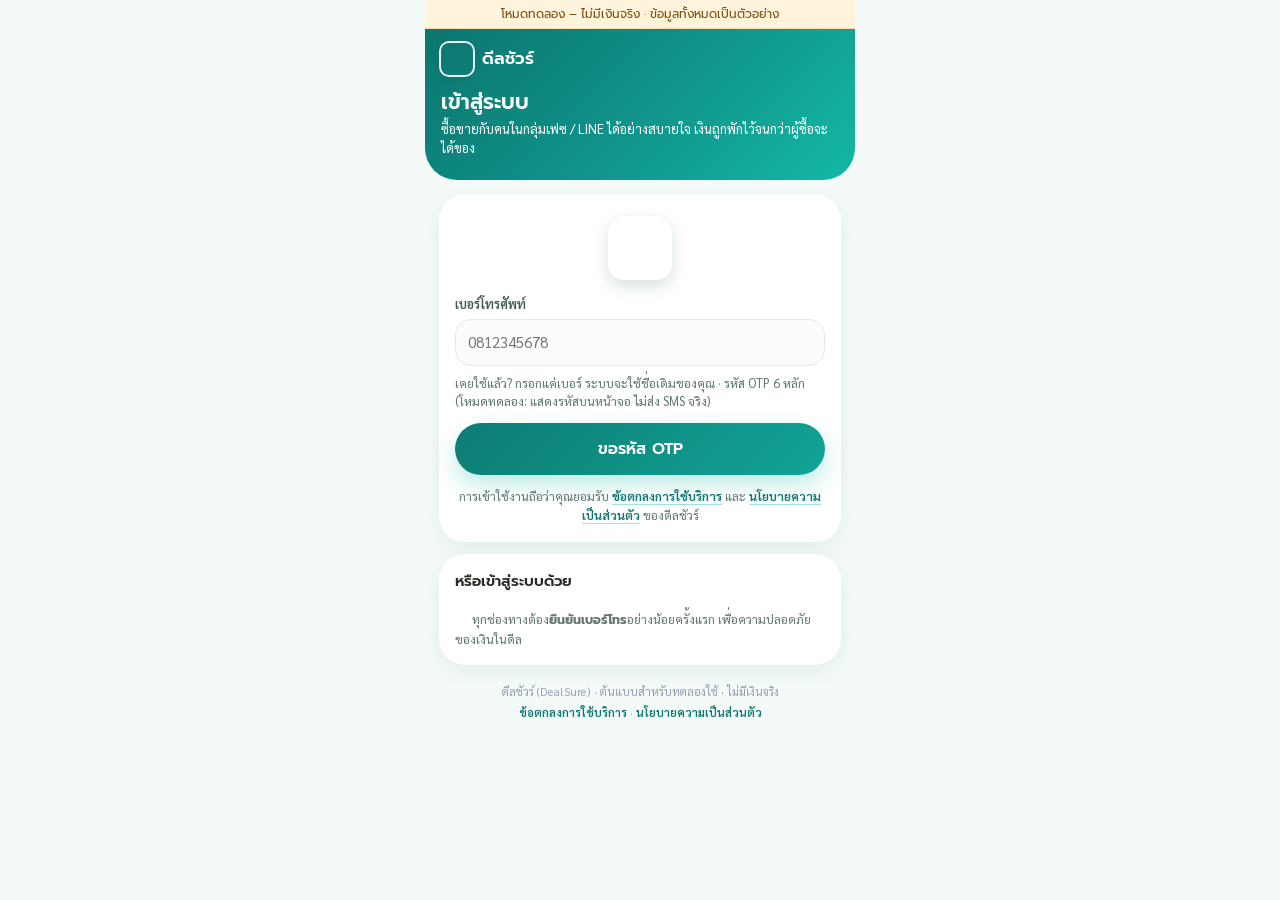
==== commit 5c027099: "v15.3: phone-first login (name only for new numbers, original name kept, welcome back), avatars stor" ====
--- a/static/index.html
+++ b/static/index.html
@@ -4,13 +4,16 @@
 <meta charset="UTF-8">
 <meta name="viewport" content="width=device-width, initial-scale=1, viewport-fit=cover">
 <meta name="theme-color" content="#0B766E">
+<link rel="manifest" href="/manifest.json">
+<meta name="apple-mobile-web-app-capable" content="yes">
+<meta name="apple-mobile-web-app-title" content="ดีลชัวร์">
 <title>ดีลชัวร์ (DealSure) – ซื้อขายผ่านตัวกลาง ปลอดภัย (โหมดทดลอง)</title>
 <link rel="icon" type="image/png" href="/static/logo/favicon-32.png">
 <link rel="apple-touch-icon" href="/static/logo/apple-touch-icon.png">
 <link rel="preconnect" href="https://fonts.googleapis.com">
 <link rel="preconnect" href="https://fonts.gstatic.com" crossorigin>
 <link href="https://fonts.googleapis.com/css2?family=Prompt:wght@400;500;600;700&family=Sarabun:wght@400;500;600;700&display=swap" rel="stylesheet">
-<link rel="stylesheet" href="/static/app.css?v=10">
+<link rel="stylesheet" href="/static/app.css?v=15.3">
 </head>
 <body>
 <div class="app" id="app">
@@ -21,7 +24,7 @@
   <nav class="tabbar hidden" id="tabbar">
     <a class="tab" data-t="home" href="#/"><svg><use href="#home"/></svg>ดีลของฉัน</a>
     <a class="tab" data-t="chats" href="#/chats"><svg><use href="#chat"/></svg>แชท<span class="tbadge hidden" id="chatBadge">0</span></a>
-    <a class="tab" data-t="create" href="#/create"><svg><use href="#plus"/></svg>สร้างดีล</a>
+    <a class="tab tab-gold" data-t="create" href="#/create" aria-label="สร้างดีล"><span class="tg-c"><svg><use href="#plus"/></svg></span>สร้างดีล</a>
     <a class="tab" data-t="shop" href="#/myshop"><svg><use href="#store"/></svg>ร้านของฉัน</a>
     <a class="tab" data-t="me" href="#/me"><svg><use href="#user"/></svg>บัญชี<span class="tdot hidden" id="tdot"></span></a>
   </nav>
@@ -29,6 +32,6 @@
   <input type="file" id="filePick">
   <div class="toast" id="toast"></div>
 </div>
-<script src="/static/app.js?v=10"></script>
+<script src="/static/app.js?v=15.3"></script>
 </body>
 </html>
--- a/static/app.css
+++ b/static/app.css
@@ -721,3 +721,46 @@
 .gallery video,.clip video{width:100%;max-height:320px;border-radius:12px;background:#000;margin-top:6px}
 .clip{margin-bottom:12px}.clip-ask{margin-top:6px}
 .vtip{background:linear-gradient(90deg,#FFF6E0,#E6F7F5);border:1px solid #F3D48B;color:#6B4E00;border-radius:12px;padding:10px 12px;margin:10px 0;font-size:14px;line-height:1.5;font-weight:500}
+
+/* v13 วิธีจ่าย */
+.paym{display:grid;grid-template-columns:1fr 1fr;gap:8px;margin-bottom:10px}
+.paym button{position:relative;text-align:left;border:1.5px solid var(--line);background:#fff;border-radius:14px;padding:10px 12px;font:inherit;color:inherit;display:flex;flex-direction:column;gap:2px}
+.paym button.on{border-color:var(--tq);background:#E9F8F6;box-shadow:0 0 0 2px rgba(20,170,160,.15)}
+.paym small{color:var(--muted);font-size:12px}.paym .rec{position:absolute;top:-8px;right:8px;background:var(--tq);color:#fff;font-size:11px;padding:1px 8px;border-radius:99px}
+
+/* v15.1: ปุ่มทองแบบหน้าแรก + การ์ดดีลแบบกะทัดรัด */
+.btn.gold{background:linear-gradient(180deg,#FFD66B,#F5B833);color:#13312E;font-weight:700;box-shadow:0 8px 20px rgba(200,150,46,.35),inset 0 -2px 0 rgba(0,0,0,.12)}
+.btn.gold svg{background:#13312E;color:#FFD66B;border-radius:50%;padding:3px}
+.dcards{gap:8px}
+.dcard.dc-c{display:flex;align-items:center;gap:10px;padding:10px 12px;border-radius:16px;min-height:68px;box-shadow:0 3px 12px rgba(20,90,80,.07)}
+.dc-c .thumb{width:44px;height:44px;border-radius:12px;flex:none}
+.dc-main{flex:1;min-width:0;display:flex;flex-direction:column;gap:4px}
+.dc-l1,.dc-l2{display:flex;align-items:center;gap:8px;min-width:0}
+.dc-c .dc-title{flex:1;min-width:0;font-size:14.5px;line-height:1.35;-webkit-line-clamp:2}
+#pl-done .dc-title{-webkit-line-clamp:1;white-space:nowrap;text-overflow:ellipsis;display:block}
+.dc-c .dc-l1{align-items:flex-start}
+.dc-c .dc-price{font-size:15px;white-space:nowrap;flex:none}
+.dc-l2 .spill{white-space:nowrap;flex:none;font-size:11.5px;padding:1px 8px}
+.dc-meta{flex:1;min-width:0;font-size:12.5px;color:var(--muted);white-space:nowrap;overflow:hidden;text-overflow:ellipsis}
+.dc-meta .avatar{width:16px!important;height:16px!important;font-size:9px!important;display:inline-grid!important;vertical-align:-3px;margin-right:3px}
+/* v15.2: ปุ่ม "สร้างดีล" สีทองยกลอยกลางแถบเมนู (เฉพาะปุ่มนี้) */
+.app{padding-bottom:calc(108px + env(safe-area-inset-bottom))}
+.app.notabs{padding-bottom:20px}
+.tabbar{padding-bottom:calc(10px + env(safe-area-inset-bottom))}
+.tab.tab-gold{color:#9A6B0E;font-weight:700;overflow:visible}
+.tab.tab-gold::before{display:none}
+.tab-gold .tg-c{width:56px;height:56px;margin-top:-30px;border-radius:50%;display:grid;place-items:center;background:linear-gradient(180deg,#FFD66B,#F5B833);color:#13312E;border:4px solid #fff;box-shadow:0 8px 18px rgba(200,150,46,.45),inset 0 -2px 0 rgba(0,0,0,.12);transition:transform .15s}
+.tab-gold .tg-c svg{width:28px;height:28px;stroke-width:2.6}
+.tab-gold:active .tg-c{transform:scale(.94)}
+.tab.tab-gold.on{color:#7A4E0B}.tab.tab-gold.on .tg-c{box-shadow:0 0 0 3px rgba(245,184,51,.35),0 8px 18px rgba(200,150,46,.5)}
+
+/* v15.3 social login / linked accounts */
+.pbtns{display:flex;flex-direction:column;gap:8px}
+.pbtn{display:flex;align-items:center;gap:10px;border:1.5px solid var(--line);background:#fff;border-radius:999px;padding:10px 14px;font-family:'Prompt';font-size:14.5px;color:var(--ink,#111);text-decoration:none;font-weight:500}
+.pbtn[disabled]{opacity:.6;color:var(--muted)}
+.pbtn .off{margin-left:auto;font-size:12px;color:var(--muted)}
+.pic{width:26px;height:26px;border-radius:50%;font-size:10.5px;font-weight:700;display:inline-grid;place-items:center;flex:none;font-family:'Prompt'}
+.lrow{display:flex;align-items:center;gap:10px;padding:10px 0;border-top:1px solid var(--line)}
+.lrow:first-of-type{border-top:none}
+.hidden{display:none!important}
+.lrow .grow{flex:1 1 auto;min-width:0}.lrow .btn{width:auto!important;flex:0 0 auto!important;margin:0!important;padding:8px 16px!important}
